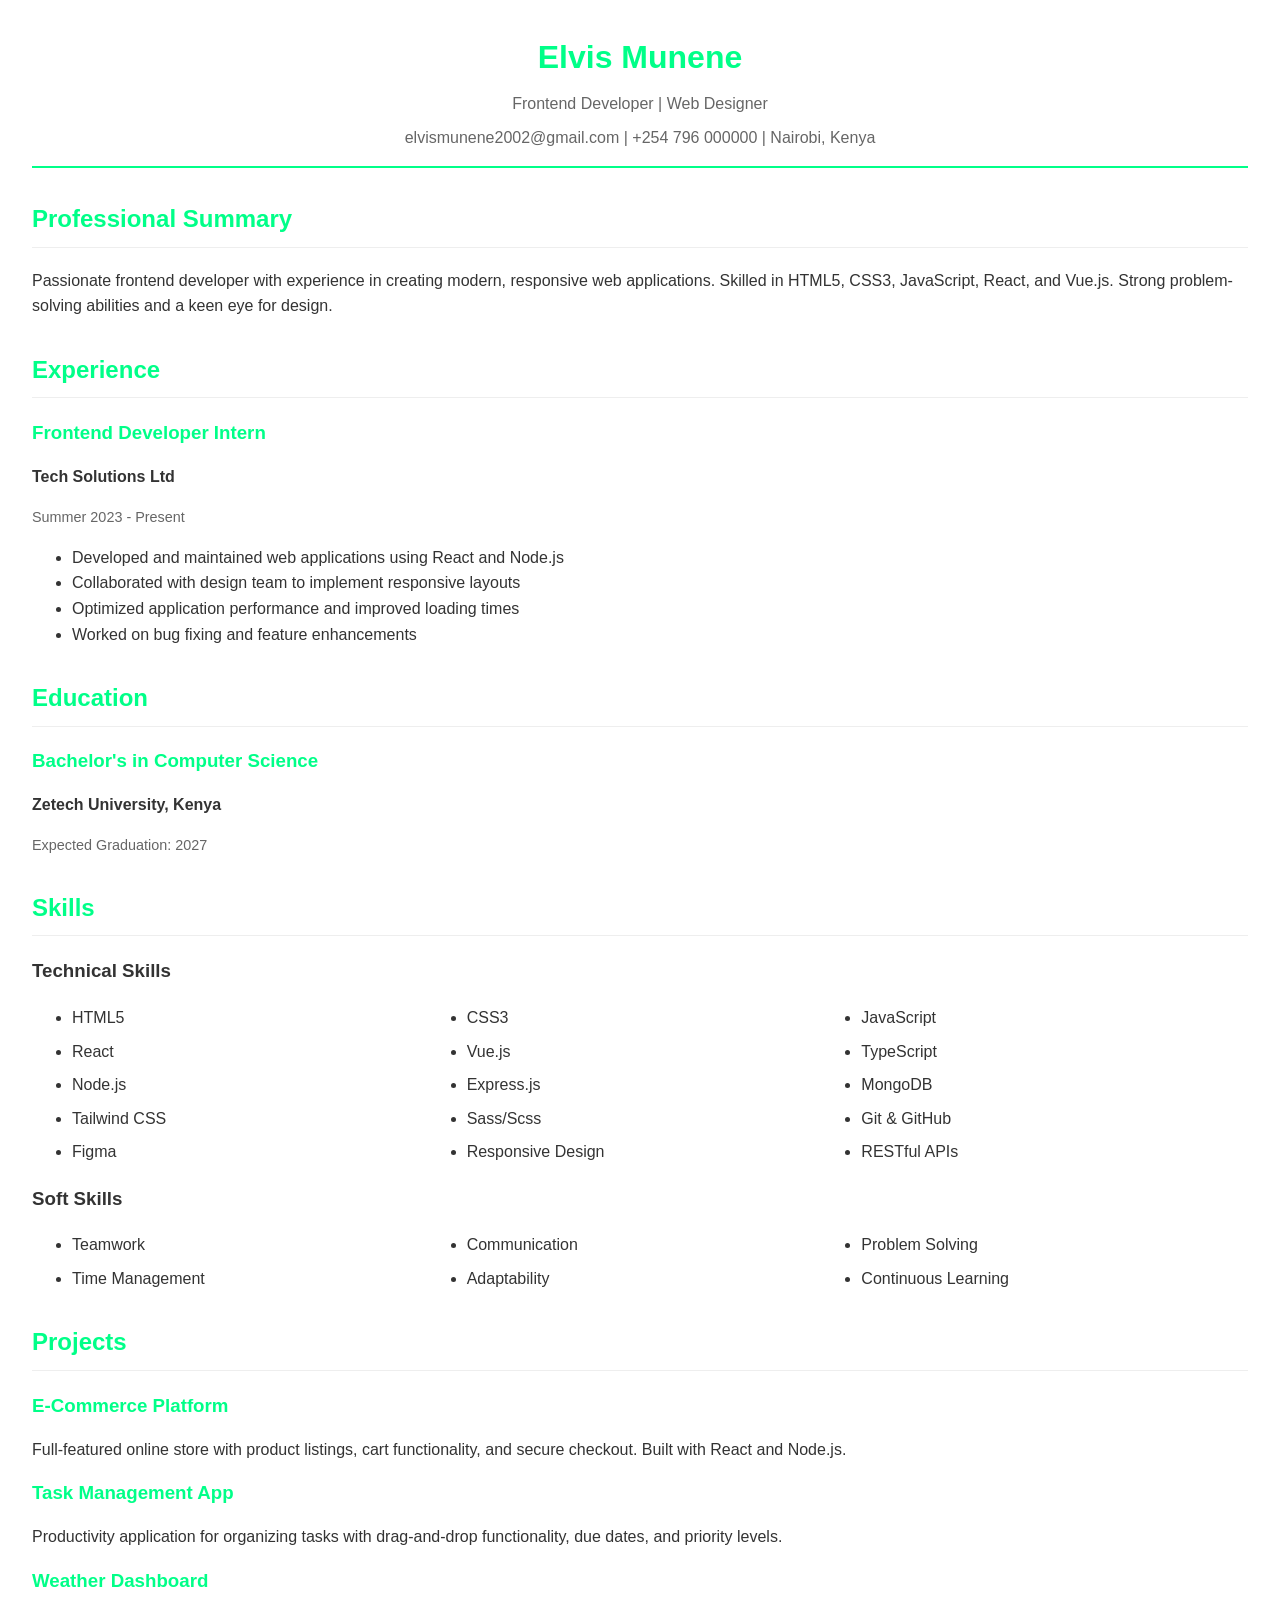
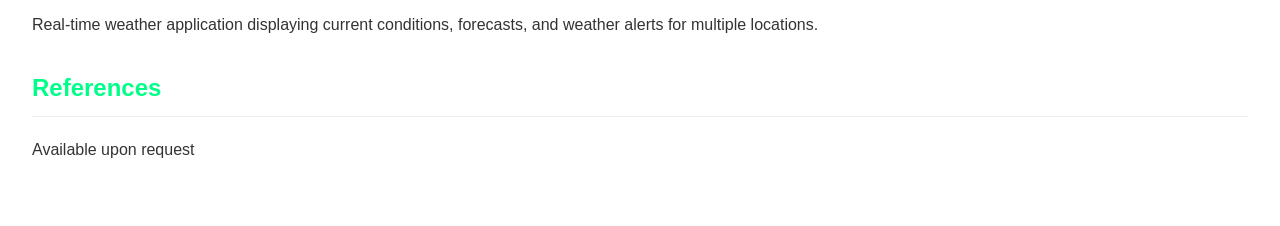
==== cv/Elvis_CV.html @ 84349046 "Initial commit:potfolio-website web project" ====
<!doctype html>
<html lang="en">
  <head>
    <meta charset="UTF-8" />
    <meta name="viewport" content="width=device-width, initial-scale=1.0" />
    <title>Elvis Munene - CV</title>
    <style>
      body {
        font-family: Arial, sans-serif;
        line-height: 1.6;
        margin: 0;
        padding: 2rem;
        color: #333;
        background: #fff;
      }
      .cv-header {
        text-align: center;
        margin-bottom: 2rem;
        border-bottom: 2px solid #00ff88;
        padding-bottom: 1rem;
      }
      .cv-header h1 {
        margin: 0;
        color: #00ff88;
      }
      .cv-header p {
        margin: 0.5rem 0 0;
        color: #666;
      }
      .section {
        margin-bottom: 2rem;
      }
      .section h2 {
        color: #00ff88;
        border-bottom: 1px solid #eee;
        padding-bottom: 0.5rem;
      }
      .contact-info {
        display: grid;
        grid-template-columns: 1fr 1fr;
        gap: 1rem;
        margin-bottom: 1rem;
      }
      .info-item {
        margin-bottom: 0.5rem;
      }
      .info-item strong {
        color: #00ff88;
      }
      .experience-item,
      .education-item {
        margin-bottom: 1rem;
      }
      .experience-item h3,
      .education-item h3 {
        margin: 0 0 0.25rem;
        color: #00ff88;
      }
      .experience-item .company,
      .education-item .institution {
        font-weight: bold;
      }
      .experience-item .date,
      .education-item .date {
        color: #666;
        font-size: 0.9rem;
      }
      .skills-list {
        display: grid;
        grid-template-columns: repeat(3, 1fr);
        gap: 0.5rem;
      }
      .skills-list li {
        margin: 0;
      }
      .print-only {
        display: none;
      }
      @media print {
        .print-only {
          display: block;
        }
        body {
          padding: 0;
        }
        .cv-header {
          page-break-after: avoid;
        }
      }
    </style>
  </head>
  <body>
    <div class="cv-header">
      <h1>Elvis Munene</h1>
      <p>Frontend Developer | Web Designer</p>
      <p>elvismunene2002@gmail.com | +254 796 000000 | Nairobi, Kenya</p>
    </div>

    <div class="section">
      <h2>Professional Summary</h2>
      <p>
        Passionate frontend developer with experience in creating modern,
        responsive web applications. Skilled in HTML5, CSS3, JavaScript, React,
        and Vue.js. Strong problem-solving abilities and a keen eye for design.
      </p>
    </div>

    <div class="section">
      <h2>Experience</h2>
      <div class="experience-item">
        <h3>Frontend Developer Intern</h3>
        <p class="company">Tech Solutions Ltd</p>
        <p class="date">Summer 2023 - Present</p>
        <ul>
          <li>
            Developed and maintained web applications using React and Node.js
          </li>
          <li>Collaborated with design team to implement responsive layouts</li>
          <li>Optimized application performance and improved loading times</li>
          <li>Worked on bug fixing and feature enhancements</li>
        </ul>
      </div>
    </div>

    <div class="section">
      <h2>Education</h2>
      <div class="education-item">
        <h3>Bachelor's in Computer Science</h3>
        <p class="institution">Zetech University, Kenya</p>
        <p class="date">Expected Graduation: 2027</p>
      </div>
    </div>

    <div class="section">
      <h2>Skills</h2>
      <h3>Technical Skills</h3>
      <ul class="skills-list">
        <li>HTML5</li>
        <li>CSS3</li>
        <li>JavaScript</li>
        <li>React</li>
        <li>Vue.js</li>
        <li>TypeScript</li>
        <li>Node.js</li>
        <li>Express.js</li>
        <li>MongoDB</li>
        <li>Tailwind CSS</li>
        <li>Sass/Scss</li>
        <li>Git & GitHub</li>
        <li>Figma</li>
        <li>Responsive Design</li>
        <li>RESTful APIs</li>
      </ul>

      <h3>Soft Skills</h3>
      <ul class="skills-list">
        <li>Teamwork</li>
        <li>Communication</li>
        <li>Problem Solving</li>
        <li>Time Management</li>
        <li>Adaptability</li>
        <li>Continuous Learning</li>
      </ul>
    </div>

    <div class="section">
      <h2>Projects</h2>
      <div class="experience-item">
        <h3>E-Commerce Platform</h3>
        <p>
          Full-featured online store with product listings, cart functionality,
          and secure checkout. Built with React and Node.js.
        </p>
      </div>
      <div class="experience-item">
        <h3>Task Management App</h3>
        <p>
          Productivity application for organizing tasks with drag-and-drop
          functionality, due dates, and priority levels.
        </p>
      </div>
      <div class="experience-item">
        <h3>Weather Dashboard</h3>
        <p>
          Real-time weather application displaying current conditions,
          forecasts, and weather alerts for multiple locations.
        </p>
      </div>
    </div>

    <div class="section">
      <h2>References</h2>
      <p>Available upon request</p>
    </div>

    <div
      class="print-only"
      style="
        text-align: center;
        margin-top: 2rem;
        color: #666;
        font-size: 0.8rem;
      "
    >
      <p>Generated: <span id="date"></span></p>
      <p>Elvis Munene CV - Confidential</p>
    </div>

    <script>
      // Add current date for print
      document.getElementById("date").textContent =
        new Date().toLocaleDateString();

      // Auto-download when accessed directly
      if (window.location.pathname.includes("Elvis_CV.html")) {
        // This allows the file to be downloaded
      }
    </script>
  </body>
</html>
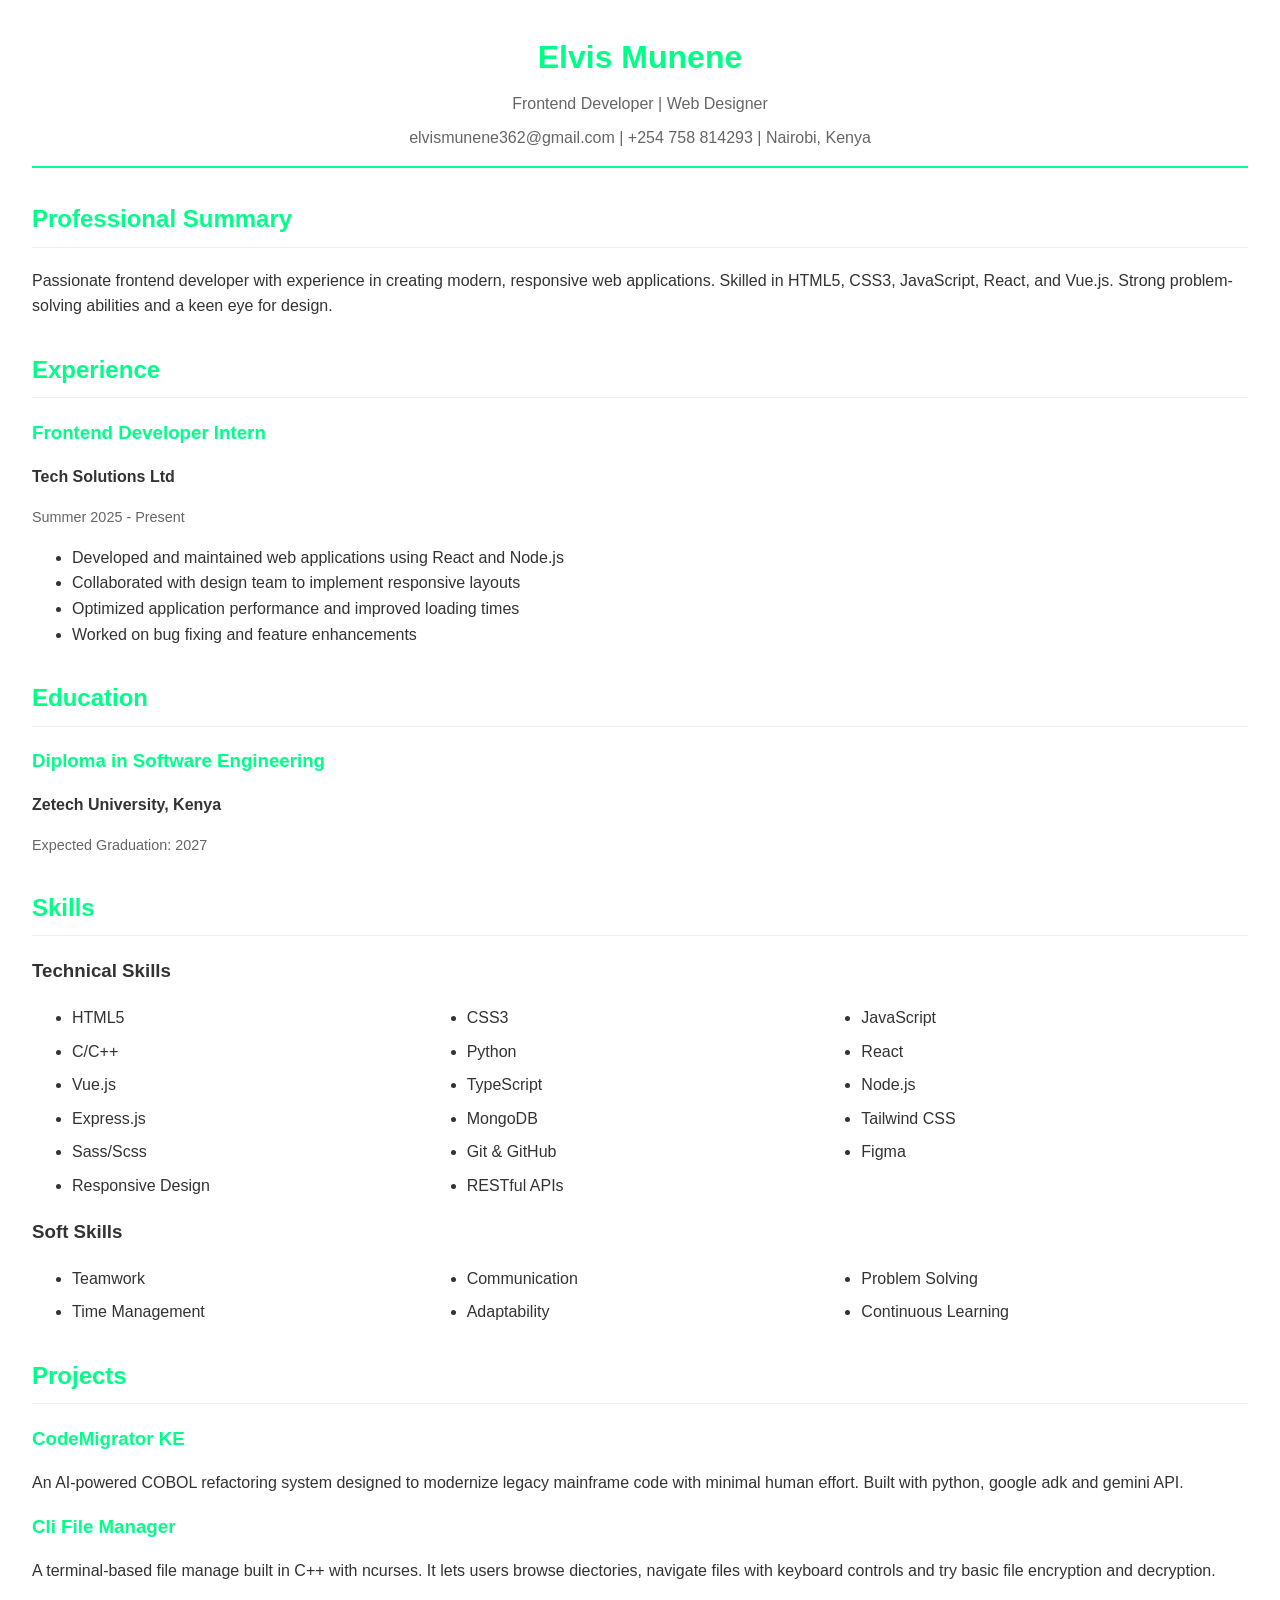
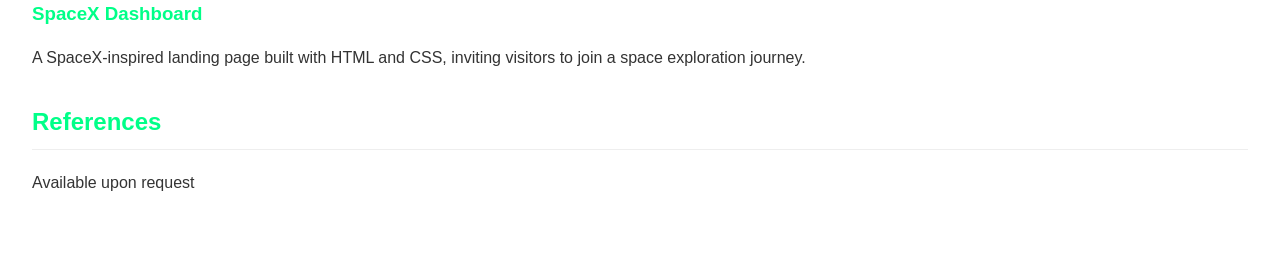
==== commit 02a5f2b8: "4th commit:updated cv projects, numbe and email" ====
--- a/cv/Elvis_CV.html
+++ b/cv/Elvis_CV.html
@@ -93,7 +93,7 @@
     <div class="cv-header">
       <h1>Elvis Munene</h1>
       <p>Frontend Developer | Web Designer</p>
-      <p>elvismunene2002@gmail.com | +254 796 000000 | Nairobi, Kenya</p>
+      <p>elvismunene362@gmail.com | +254 758 814293 | Nairobi, Kenya</p>
     </div>
 
     <div class="section">
@@ -110,7 +110,7 @@
       <div class="experience-item">
         <h3>Frontend Developer Intern</h3>
         <p class="company">Tech Solutions Ltd</p>
-        <p class="date">Summer 2023 - Present</p>
+        <p class="date">Summer 2025 - Present</p>
         <ul>
           <li>
             Developed and maintained web applications using React and Node.js
@@ -125,7 +125,7 @@
     <div class="section">
       <h2>Education</h2>
       <div class="education-item">
-        <h3>Bachelor's in Computer Science</h3>
+        <h3>Diploma in Software Engineering</h3>
         <p class="institution">Zetech University, Kenya</p>
         <p class="date">Expected Graduation: 2027</p>
       </div>
@@ -138,6 +138,8 @@
         <li>HTML5</li>
         <li>CSS3</li>
         <li>JavaScript</li>
+        <li>C/C++</li>
+        <li>Python</li>
         <li>React</li>
         <li>Vue.js</li>
         <li>TypeScript</li>
@@ -166,24 +168,26 @@
     <div class="section">
       <h2>Projects</h2>
       <div class="experience-item">
-        <h3>E-Commerce Platform</h3>
+        <h3>CodeMigrator KE</h3>
         <p>
-          Full-featured online store with product listings, cart functionality,
-          and secure checkout. Built with React and Node.js.
+          An AI-powered COBOL refactoring system designed to modernize legacy
+          mainframe code with minimal human effort. Built with python, google
+          adk and gemini API.
         </p>
       </div>
       <div class="experience-item">
-        <h3>Task Management App</h3>
+        <h3>Cli File Manager</h3>
         <p>
-          Productivity application for organizing tasks with drag-and-drop
-          functionality, due dates, and priority levels.
+          A terminal-based file manage built in C++ with ncurses. It lets users
+          browse diectories, navigate files with keyboard controls and try basic
+          file encryption and decryption.
         </p>
       </div>
       <div class="experience-item">
-        <h3>Weather Dashboard</h3>
+        <h3>SpaceX Dashboard</h3>
         <p>
-          Real-time weather application displaying current conditions,
-          forecasts, and weather alerts for multiple locations.
+          A SpaceX-inspired landing page built with HTML and CSS, inviting
+          visitors to join a space exploration journey.
         </p>
       </div>
     </div>
